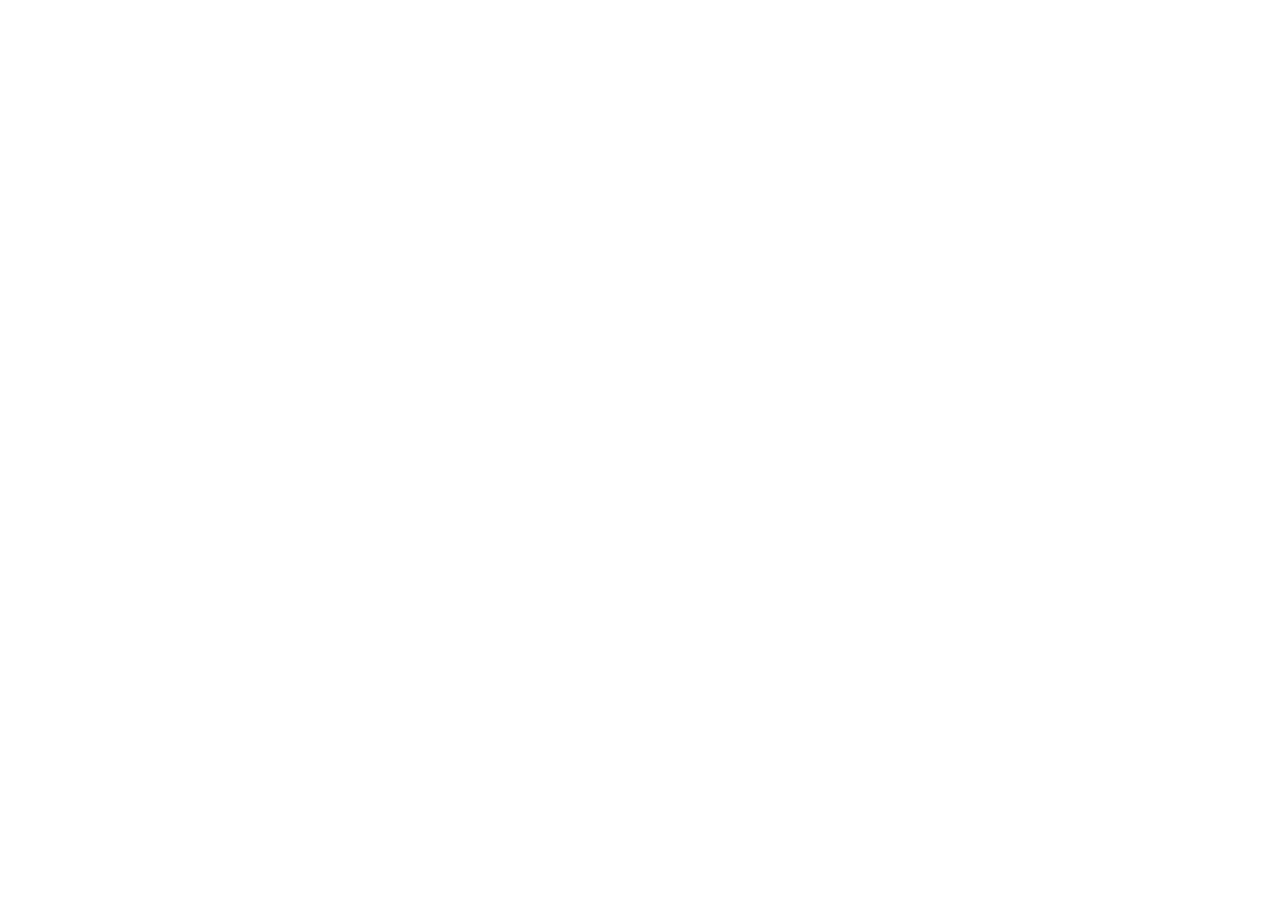
==== frontend/index.html @ d32ba82e "first commit" ====
<!DOCTYPE html>
<html lang="en">
<head>
  <meta charset="UTF-8" />
  <meta name="viewport" content="width=device-width, initial-scale=1.0, maximum-scale=1.0" />
  <meta name="theme-color" content="#4f46e5" />
  <title>JobApply AI</title>

  <link rel="manifest" href="/manifest.json" />
  <link rel="stylesheet" href="/css/main.css" />
</head>
<body>
  <div id="app">
    <!-- Screens will be injected here -->
  </div>

  <!-- Toast container -->
  <div id="toast-container"></div>

  <script type="module" src="/js/main.js"></script>
</body>
</html>
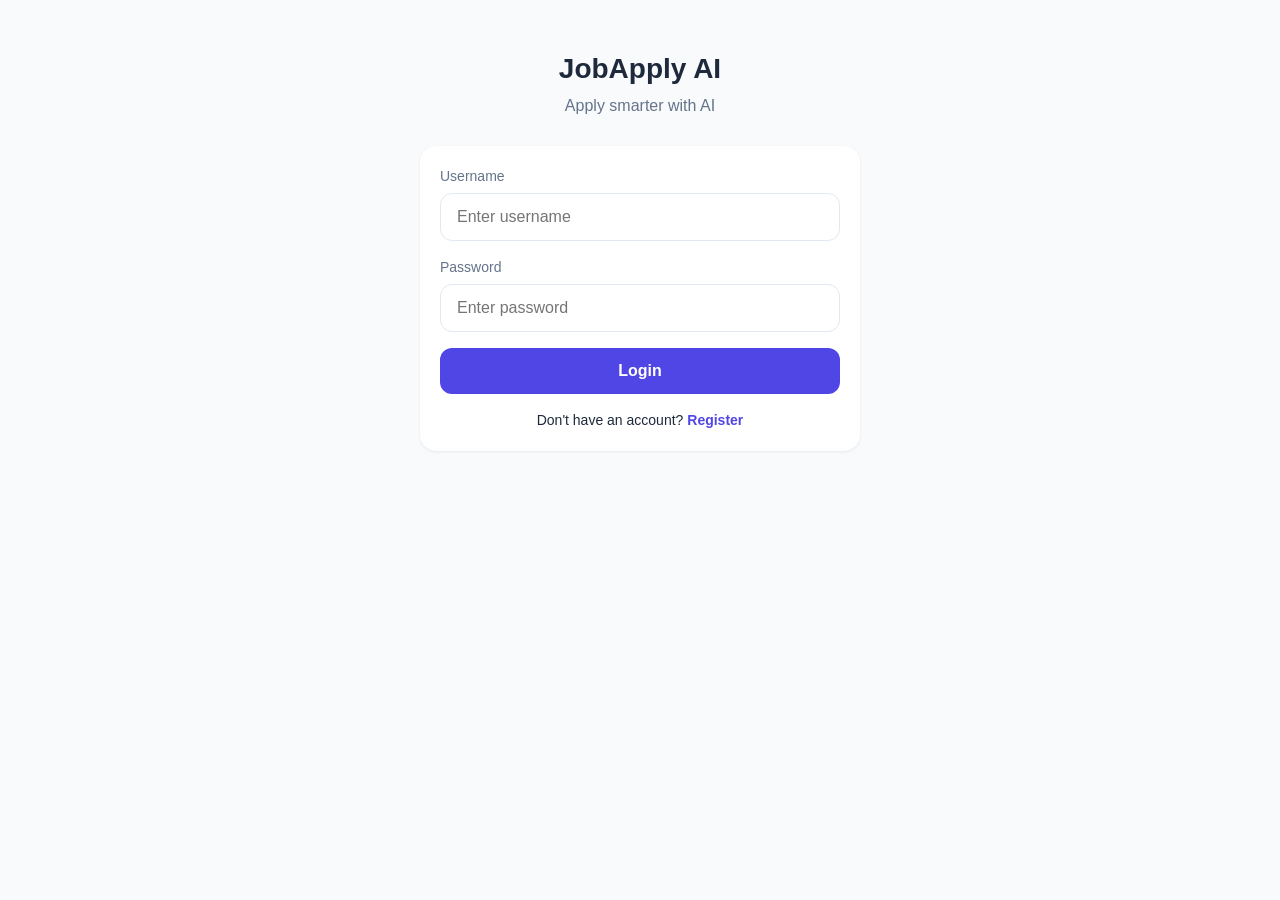
==== commit 70d767a8: "feat: add profile, registration, resumes, review, and upload screens with corresponding services - I" ====
--- a/frontend/index.html
+++ b/frontend/index.html
@@ -2,12 +2,13 @@
 <html lang="en">
 <head>
   <meta charset="UTF-8" />
-  <meta name="viewport" content="width=device-width, initial-scale=1.0, maximum-scale=1.0" />
+  <meta name="viewport" content="width=device-width, initial-scale=1.0" />
   <meta name="theme-color" content="#4f46e5" />
   <title>JobApply AI</title>
 
-  <link rel="manifest" href="/manifest.json" />
-  <link rel="stylesheet" href="/css/main.css" />
+  <link rel="manifest" href="./manifest.json" />
+  <link rel="icon" type="image/svg+xml" href="./favicon.svg" />
+  <link rel="stylesheet" href="./css/main.css" />
 </head>
 <body>
   <div id="app">
@@ -17,6 +18,6 @@
   <!-- Toast container -->
   <div id="toast-container"></div>
 
-  <script type="module" src="/js/main.js"></script>
+  <script type="module" src="./js/main.js"></script>
 </body>
 </html>
--- a/frontend/css/main.css
+++ b/frontend/css/main.css
@@ -0,0 +1,443 @@
+:root {
+  --primary: #4f46e5;
+  --primary-dark: #4338ca;
+  --bg: #f8fafc;
+  --card: #ffffff;
+  --text: #1e293b;
+  --text-muted: #64748b;
+  --border: #e2e8f0;
+  --success: #10b981;
+  --danger: #ef4444;
+  --radius: 16px;
+}
+
+* {
+  margin: 0;
+  padding: 0;
+  box-sizing: border-box;
+}
+
+body {
+  font-family: -apple-system, BlinkMacSystemFont, "Segoe UI", Roboto, sans-serif;
+  background: var(--bg);
+  color: var(--text);
+  line-height: 1.5;
+  min-height: 100vh;
+}
+
+#app {
+  max-width: 480px;
+  margin: 0 auto;
+  min-height: 100vh;
+  padding-bottom: 80px; /* space for bottom nav */
+}
+
+/* ===== Common ===== */
+.card {
+  background: var(--card);
+  border-radius: var(--radius);
+  padding: 20px;
+  box-shadow: 0 1px 3px rgba(0,0,0,0.08);
+  margin-bottom: 16px;
+}
+
+.btn {
+  display: inline-flex;
+  align-items: center;
+  justify-content: center;
+  gap: 8px;
+  padding: 14px 24px;
+  border: none;
+  border-radius: 12px;
+  font-size: 16px;
+  font-weight: 600;
+  cursor: pointer;
+  transition: all 0.2s;
+}
+
+.btn-primary {
+  background: var(--primary);
+  color: white;
+  width: 100%;
+}
+
+.btn-primary:hover {
+  background: var(--primary-dark);
+}
+
+.btn-primary:disabled {
+  opacity: 0.6;
+  cursor: not-allowed;
+}
+
+.btn-outline {
+  background: transparent;
+  border: 2px solid var(--border);
+  color: var(--text);
+}
+
+input, textarea {
+  width: 100%;
+  padding: 14px 16px;
+  border: 1.5px solid var(--border);
+  border-radius: 12px;
+  font-size: 16px;
+  outline: none;
+  transition: border 0.2s;
+}
+
+input:focus, textarea:focus {
+  border-color: var(--primary);
+}
+
+label {
+  display: block;
+  font-size: 14px;
+  font-weight: 500;
+  margin-bottom: 6px;
+  color: var(--text-muted);
+}
+
+.form-group {
+  margin-bottom: 16px;
+}
+
+/* ===== Bottom Navigation ===== */
+.bottom-nav {
+  position: fixed;
+  bottom: 0;
+  left: 0;
+  right: 0;
+  max-width: 480px;
+  margin: 0 auto;
+  background: white;
+  border-top: 1px solid var(--border);
+  display: flex;
+  justify-content: space-around;
+  padding: 10px 0 16px;
+  z-index: 100;
+}
+
+.nav-item {
+  display: flex;
+  flex-direction: column;
+  align-items: center;
+  gap: 4px;
+  font-size: 12px;
+  color: var(--text-muted);
+  text-decoration: none;
+  background: none;
+  border: none;
+  cursor: pointer;
+}
+
+.nav-item.active {
+  color: var(--primary);
+  font-weight: 600;
+}
+
+/* ===== Toast ===== */
+#toast-container {
+  position: fixed;
+  top: 20px;
+  left: 50%;
+  transform: translateX(-50%);
+  z-index: 9999;
+  width: 90%;
+  max-width: 400px;
+}
+
+.toast {
+  background: #1e293b;
+  color: white;
+  padding: 14px 18px;
+  border-radius: 12px;
+  margin-bottom: 10px;
+  font-size: 14px;
+  box-shadow: 0 4px 12px rgba(0,0,0,0.15);
+  animation: slideIn 0.3s ease;
+}
+
+.toast.success { background: var(--success); }
+.toast.error { background: var(--danger); }
+
+@keyframes slideIn {
+  from { transform: translateY(-20px); opacity: 0; }
+  to { transform: translateY(0); opacity: 1; }
+}
+
+/* ===== Loading ===== */
+.spinner {
+  width: 24px;
+  height: 24px;
+  border: 3px solid rgba(255,255,255,0.3);
+  border-top-color: white;
+  border-radius: 50%;
+  animation: spin 0.7s linear infinite;
+}
+
+@keyframes spin {
+  to { transform: rotate(360deg); }
+}
+
+.hidden { display: none !important; }
+
+/* ===== Auth screens ===== */
+.auth-wrap { padding: 48px 20px 20px; }
+.auth-title { text-align: center; font-size: 28px; margin-bottom: 4px; }
+.auth-sub { text-align: center; color: var(--text-muted); margin-bottom: 28px; }
+.auth-switch { text-align: center; margin-top: 16px; font-size: 14px; }
+.auth-switch a { color: var(--primary); font-weight: 600; text-decoration: none; }
+
+.field-error { color: var(--danger); font-size: 13px; margin-top: 6px; }
+
+/* ===== Layout helpers ===== */
+.page { padding: 20px; }
+.page-header { margin-bottom: 20px; }
+.page-header h2 { font-size: 22px; }
+.back-link { display: inline-block; margin-bottom: 8px; color: var(--primary); text-decoration: none; font-size: 14px; font-weight: 500; }
+.muted { color: var(--text-muted); font-size: 14px; }
+
+/* ===== Bottom nav (icon) ===== */
+.nav-icon { font-size: 20px; line-height: 1; }
+a.nav-item { text-decoration: none; }
+
+/* ===== Badges ===== */
+.badge { display: inline-block; padding: 3px 10px; border-radius: 999px; font-size: 12px; font-weight: 600; }
+.badge-muted { background: #e2e8f0; color: #475569; }
+.badge-info { background: #e0e7ff; color: #4338ca; }
+.badge-success { background: #d1fae5; color: #047857; }
+.badge-danger { background: #fee2e2; color: #b91c1c; }
+
+/* ===== Loader / empty ===== */
+.page-loader { display: flex; flex-direction: column; align-items: center; gap: 12px; padding: 60px 0; }
+.spinner-dark { border-color: rgba(79,70,229,0.2); border-top-color: var(--primary); }
+.empty-state { text-align: center; padding: 48px 20px; }
+.empty-icon { font-size: 44px; margin-bottom: 8px; }
+.empty-state h3 { margin-bottom: 6px; }
+
+/* ===== Buttons extra ===== */
+.btn-sm { padding: 8px 14px; font-size: 14px; width: auto; }
+.btn-danger { background: var(--danger); color: white; }
+.btn-block { width: 100%; }
+
+
+/* ===== Dashboard ===== */
+.stat-row { display: grid; grid-template-columns: repeat(3, 1fr); gap: 10px; margin-bottom: 16px; }
+.stat-card { background: var(--card); border-radius: 14px; padding: 14px 8px; text-align: center; box-shadow: 0 1px 3px rgba(0,0,0,0.08); }
+.stat-value { font-size: 24px; font-weight: 700; color: var(--primary); }
+.stat-label { font-size: 12px; color: var(--text-muted); }
+
+.section-head { display: flex; justify-content: space-between; align-items: center; margin: 22px 0 10px; }
+.section-head h3 { font-size: 16px; }
+.link { color: var(--primary); font-size: 14px; font-weight: 500; text-decoration: none; }
+
+.notice { border: 1.5px dashed var(--primary); }
+
+/* ===== Lists ===== */
+.list-card { padding: 4px 16px; }
+.list-item { display: flex; align-items: center; justify-content: space-between; gap: 12px; padding: 14px 0; border-bottom: 1px solid var(--border); text-decoration: none; color: inherit; }
+.list-item:last-child { border-bottom: none; }
+.list-main { min-width: 0; }
+.list-title { font-weight: 600; overflow: hidden; text-overflow: ellipsis; white-space: nowrap; }
+
+a.btn { text-decoration: none; }
+input[type="file"] { padding: 10px; }
+
+/* ===== Upload ===== */
+.dropzone { display: flex; flex-direction: column; align-items: center; gap: 6px; padding: 36px 16px; border: 2px dashed var(--border); border-radius: 14px; text-align: center; cursor: pointer; margin-bottom: 16px; color: var(--text); }
+.dropzone:hover { border-color: var(--primary); }
+.dropzone-icon { font-size: 36px; }
+.preview { width: 100%; max-height: 320px; object-fit: contain; border-radius: 12px; background: #f1f5f9; }
+
+.detail-row { display: flex; justify-content: space-between; gap: 16px; padding: 10px 0; border-bottom: 1px solid var(--border); }
+.detail-row:last-of-type { border-bottom: none; }
+.detail-row strong { text-align: right; word-break: break-word; }
+
+.chips { display: flex; flex-wrap: wrap; gap: 8px; margin-top: 14px; }
+.chip { background: #eef2ff; color: var(--primary-dark); padding: 5px 12px; border-radius: 999px; font-size: 13px; font-weight: 500; }
+
+/* ===== Review ===== */
+textarea { resize: vertical; font-family: inherit; line-height: 1.5; }
+.email-preview { white-space: pre-wrap; color: var(--text); font-size: 14px; line-height: 1.6; }
+
+/* ===== Tabs ===== */
+.tabs { display: flex; gap: 8px; overflow-x: auto; margin-bottom: 14px; padding-bottom: 4px; }
+.tab { flex: 0 0 auto; padding: 8px 16px; border: 1.5px solid var(--border); border-radius: 999px; background: white; font-size: 14px; font-weight: 500; color: var(--text-muted); cursor: pointer; }
+.tab.active { background: var(--primary); border-color: var(--primary); color: white; }
+
+.attach-row { margin-bottom: 14px; }
+
+/* ===== Modal ===== */
+.modal-overlay {
+  position: fixed;
+  inset: 0;
+  background: rgba(0, 0, 0, 0.5);
+  display: flex;
+  align-items: center;
+  justify-content: center;
+  padding: 20px;
+  z-index: 10000;
+  opacity: 0;
+  visibility: hidden;
+  transition: opacity 0.2s ease, visibility 0.2s ease;
+}
+
+.modal-overlay.show {
+  opacity: 1;
+  visibility: visible;
+}
+
+.modal {
+  background: white;
+  border-radius: 20px;
+  padding: 0;
+  max-width: 360px;
+  width: 100%;
+  box-shadow: 0 20px 40px rgba(0,0,0,0.2);
+  transform: scale(0.95);
+  transition: transform 0.2s ease;
+  border: 2px solid var(--border);
+}
+
+.modal-overlay.show .modal {
+  transform: scale(1);
+}
+
+.modal-header {
+  display: flex;
+  align-items: center;
+  gap: 12px;
+  padding: 20px 20px 12px;
+}
+
+.modal-icon {
+  font-size: 28px;
+  flex-shrink: 0;
+}
+
+.modal-header h3 {
+  font-size: 18px;
+  font-weight: 700;
+  color: var(--text);
+  margin: 0;
+}
+
+.modal-body {
+  padding: 0 20px 16px;
+}
+
+.modal-body p {
+  font-size: 15px;
+  line-height: 1.6;
+  color: var(--text);
+  margin: 0;
+}
+
+.modal-footer {
+  display: flex;
+  justify-content: flex-end;
+  gap: 12px;
+  padding: 12px 20px 20px;
+  border-top: 1px solid var(--border);
+}
+
+.modal-footer .btn {
+  flex: 1;
+  max-width: 140px;
+}
+
+/* Type variants */
+.modal.border-danger { border-color: var(--danger); }
+.modal.border-warning { border-color: #f59e0b; }
+.modal.border-info { border-color: var(--primary); }
+.modal.border-success { border-color: var(--success); }
+
+.modal.bg-danger-light .modal-header { background: #fef2f2; border-radius: 18px 18px 0 0; }
+.modal.bg-warning-light .modal-header { background: #fffbeb; border-radius: 18px 18px 0 0; }
+.modal.bg-info-light .modal-header { background: #eef2ff; border-radius: 18px 18px 0 0; }
+.modal.bg-success-light .modal-header { background: #ecfdf5; border-radius: 18px 18px 0 0; }
+
+/* Reduced motion */
+@media (prefers-reduced-motion: reduce) {
+  .modal-overlay, .modal {
+    transition: none;
+  }
+}
+
+/* ===== Banner ===== */
+.banner {
+  display: flex;
+  align-items: center;
+  gap: 12px;
+  padding: 16px;
+  border: none;
+  position: relative;
+}
+
+.banner-icon {
+  font-size: 24px;
+  flex-shrink: 0;
+}
+
+.banner-content {
+  flex: 1;
+  min-width: 0;
+}
+
+.banner-content strong {
+  display: block;
+  font-size: 15px;
+  color: var(--text);
+}
+
+.banner-content p {
+  font-size: 13px;
+  line-height: 1.4;
+}
+
+.banner .btn-sm {
+  flex-shrink: 0;
+  padding: 8px 14px;
+  font-size: 13px;
+}
+
+/* Warning banner */
+.banner-warning {
+  background: #fffbeb;
+  border-left: 4px solid #f59e0b;
+}
+
+.banner-warning .banner-icon {
+  color: #f59e0b;
+}
+
+/* Info banner */
+.banner-info {
+  background: #eff6ff;
+  border-left: 4px solid var(--primary);
+}
+
+.banner-info .banner-icon {
+  color: var(--primary);
+}
+
+/* Success banner */
+.banner-success {
+  background: #ecfdf5;
+  border-left: 4px solid var(--success);
+}
+
+.banner-success .banner-icon {
+  color: var(--success);
+}
+
+/* Danger banner */
+.banner-danger {
+  background: #fef2f2;
+  border-left: 4px solid var(--danger);
+}
+
+.banner-danger .banner-icon {
+  color: var(--danger);
+}
